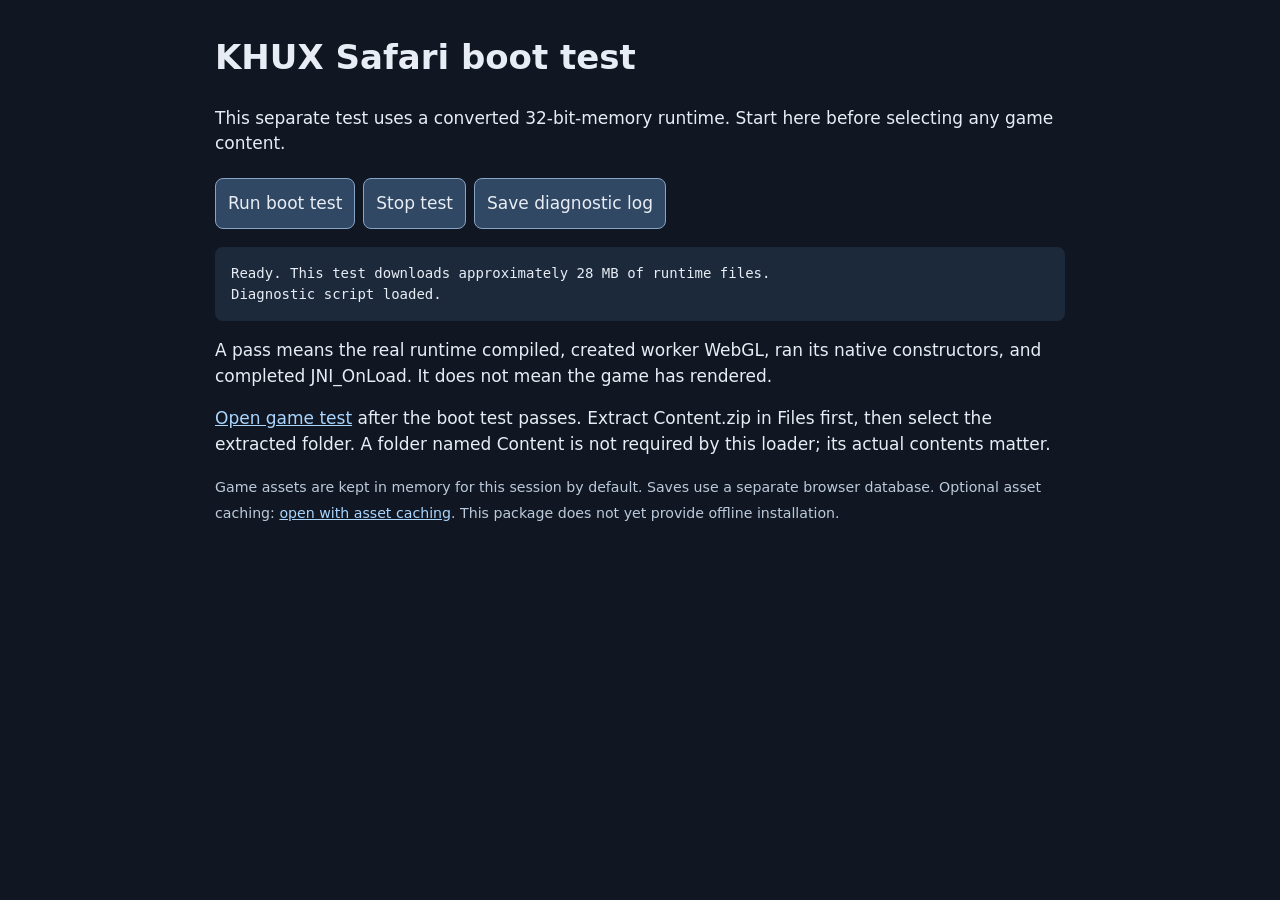
==== CrossRoad/Web/index.html @ 4d04f49b "Add experimental local iPhone runtime and IPA build workflow" ====
<!doctype html>
<html lang="en"><head><meta charset="utf-8"><meta name="viewport" content="width=device-width, initial-scale=1"><title>KHUX Safari boot test</title>
<style>body{font:17px system-ui,sans-serif;background:#101722;color:#e8edf5;max-width:850px;margin:32px auto;padding:0 20px;line-height:1.5}button,a{font:inherit;color:inherit}button{background:#304863;border:1px solid #87a4c5;border-radius:8px;padding:12px;margin:4px 8px 4px 0}a{color:#a9d5ff}pre{white-space:pre-wrap;overflow-wrap:anywhere;background:#1c293a;padding:16px;border-radius:8px;font-size:14px}canvas{max-width:100%;border:1px solid #61748b}small{color:#bbcadb}</style></head>
<body><h1>KHUX Safari boot test</h1><p>This separate test uses a converted 32-bit-memory runtime. Start here before selecting any game content.</p>
<button id="test">Run boot test</button><button id="stop" disabled>Stop test</button><button id="download">Save diagnostic log</button>
<pre id="log" role="status">Ready. This test downloads approximately 28 MB of runtime files.</pre><div id="stage"></div>
<p>A pass means the real runtime compiled, created worker WebGL, ran its native constructors, and completed JNI_OnLoad. It does not mean the game has rendered.</p>
<p><a href="game.html?trace">Open game test</a> after the boot test passes. Extract Content.zip in Files first, then select the extracted folder. A folder named Content is not required by this loader; its actual contents matter.</p>
<p><small>Game assets are kept in memory for this session by default. Saves use a separate browser database. Optional asset caching: <a href="game.html?trace&amp;cacheAssets">open with asset caching</a>. This package does not yet provide offline installation.</small></p>
<script src="probe.js"></script></body></html>
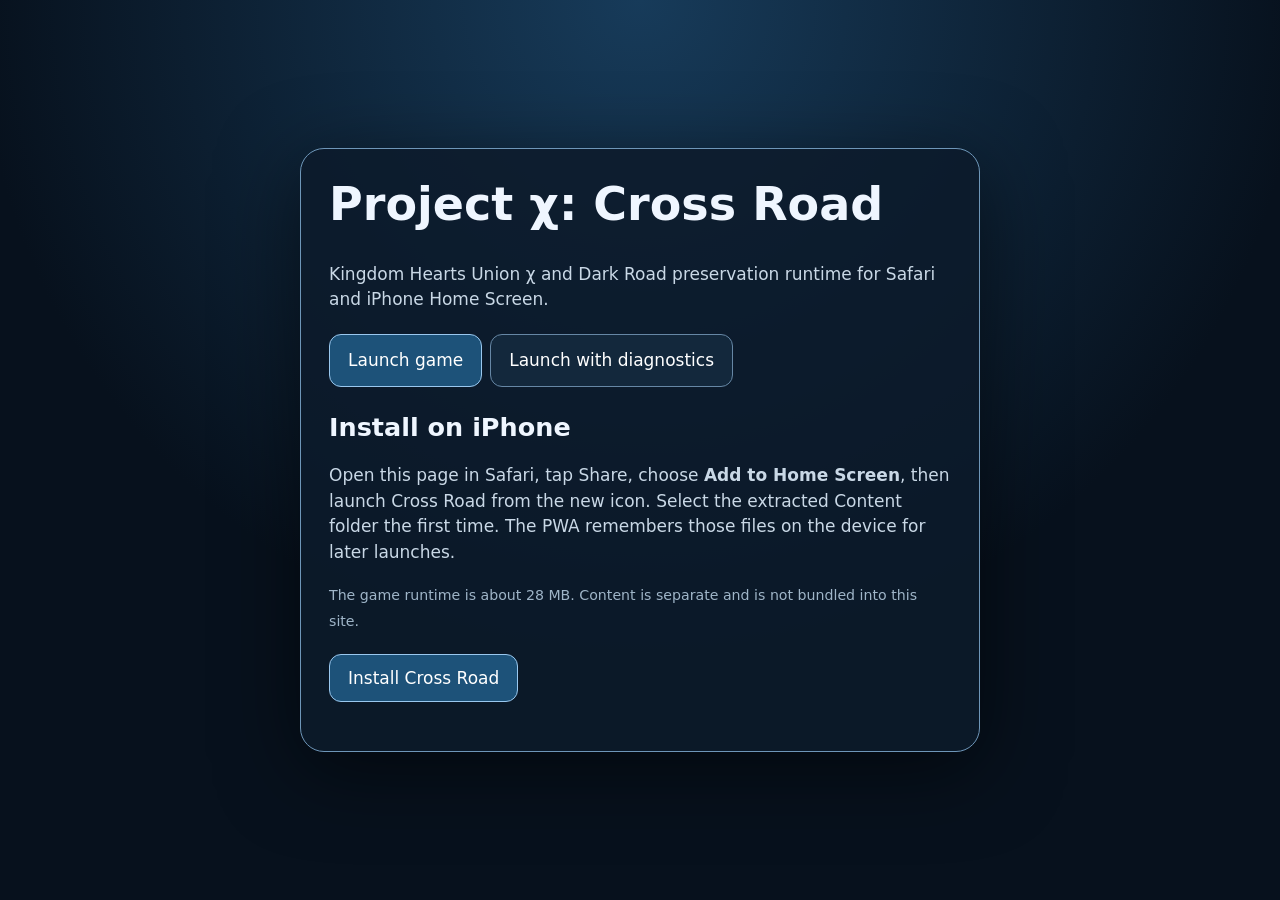
==== commit 0226ca26: "Publish Safari PWA runtime from 23f3bf6" ====
--- a/CrossRoad/Web/index.html
+++ b/CrossRoad/Web/index.html
@@ -1,10 +1,4 @@
 <!doctype html>
-<html lang="en"><head><meta charset="utf-8"><meta name="viewport" content="width=device-width, initial-scale=1"><title>KHUX Safari boot test</title>
-<style>body{font:17px system-ui,sans-serif;background:#101722;color:#e8edf5;max-width:850px;margin:32px auto;padding:0 20px;line-height:1.5}button,a{font:inherit;color:inherit}button{background:#304863;border:1px solid #87a4c5;border-radius:8px;padding:12px;margin:4px 8px 4px 0}a{color:#a9d5ff}pre{white-space:pre-wrap;overflow-wrap:anywhere;background:#1c293a;padding:16px;border-radius:8px;font-size:14px}canvas{max-width:100%;border:1px solid #61748b}small{color:#bbcadb}</style></head>
-<body><h1>KHUX Safari boot test</h1><p>This separate test uses a converted 32-bit-memory runtime. Start here before selecting any game content.</p>
-<button id="test">Run boot test</button><button id="stop" disabled>Stop test</button><button id="download">Save diagnostic log</button>
-<pre id="log" role="status">Ready. This test downloads approximately 28 MB of runtime files.</pre><div id="stage"></div>
-<p>A pass means the real runtime compiled, created worker WebGL, ran its native constructors, and completed JNI_OnLoad. It does not mean the game has rendered.</p>
-<p><a href="game.html?trace">Open game test</a> after the boot test passes. Extract Content.zip in Files first, then select the extracted folder. A folder named Content is not required by this loader; its actual contents matter.</p>
-<p><small>Game assets are kept in memory for this session by default. Saves use a separate browser database. Optional asset caching: <a href="game.html?trace&amp;cacheAssets">open with asset caching</a>. This package does not yet provide offline installation.</small></p>
-<script src="probe.js"></script></body></html>
+<html lang="en"><head><meta charset="utf-8"><meta name="viewport" content="width=device-width,initial-scale=1,viewport-fit=cover"><meta name="theme-color" content="#07111d"><meta name="apple-mobile-web-app-capable" content="yes"><meta name="apple-mobile-web-app-status-bar-style" content="black-translucent"><meta name="apple-mobile-web-app-title" content="Cross Road"><link rel="manifest" href="manifest.webmanifest"><link rel="apple-touch-icon" href="icons/crossroad-192.png"><link rel="stylesheet" href="pwa.css"><title>Project χ: Cross Road</title>
+<style>body{margin:0;min-height:100svh;background:radial-gradient(circle at 50% 0,#173b5a,#07111d 60%);color:#eff6ff;font:17px system-ui,sans-serif;display:grid;place-items:center;padding:env(safe-area-inset-top) 20px env(safe-area-inset-bottom)}main{width:min(680px,100%);background:#0c1b2bd9;border:1px solid #6e96b8;border-radius:24px;padding:28px;box-sizing:border-box;box-shadow:0 18px 80px #0008}h1{margin-top:0;font-size:clamp(28px,8vw,46px)}p{line-height:1.5;color:#c9d8e6}button,a.button{display:inline-block;border:1px solid #9ac8ef;border-radius:12px;background:#1d5279;color:#fff;padding:13px 18px;font:inherit;text-decoration:none;margin:4px 8px 4px 0}button.secondary,a.secondary{background:#13283c;border-color:#6687a5}small{color:#9fb5c8}</style></head>
+<body><main><h1>Project χ: Cross Road</h1><p>Kingdom Hearts Union χ and Dark Road preservation runtime for Safari and iPhone Home Screen.</p><p><a class="button" href="game.html">Launch game</a><a class="button secondary" href="game.html?trace">Launch with diagnostics</a></p><h2>Install on iPhone</h2><p>Open this page in Safari, tap Share, choose <b>Add to Home Screen</b>, then launch Cross Road from the new icon. Select the extracted Content folder the first time. The PWA remembers those files on the device for later launches.</p><p><small>The game runtime is about 28 MB. Content is separate and is not bundled into this site.</small></p><button id="install" hidden>Install Cross Road</button><p id="status" role="status"></p></main><script>if('serviceWorker'in navigator)navigator.serviceWorker.register('./service-worker.js');let promptEvent;window.addEventListener('beforeinstallprompt',e=>{e.preventDefault();promptEvent=e;document.querySelector('#install').hidden=false});document.querySelector('#install').onclick=async()=>{if(promptEvent){promptEvent.prompt();await promptEvent.userChoice;promptEvent=null;document.querySelector('#install').hidden=true}};if(matchMedia('(display-mode: standalone)').matches||navigator.standalone)document.querySelector('#status').textContent='Running as an installed Home Screen app.';</script></body></html>
--- a/CrossRoad/Web/pwa.css
+++ b/CrossRoad/Web/pwa.css
@@ -0,0 +1,7 @@
+:root { color-scheme: dark; }
+html, body { min-height: 100%; background: #000; }
+body { padding-top: env(safe-area-inset-top); padding-right: env(safe-area-inset-right); padding-bottom: env(safe-area-inset-bottom); padding-left: env(safe-area-inset-left); }
+#pwa-status { max-width: 90vw; text-align: center; }
+@media (display-mode: standalone), (display-mode: fullscreen) {
+  #pwa-status { bottom: calc(env(safe-area-inset-bottom) + 16px) !important; }
+}
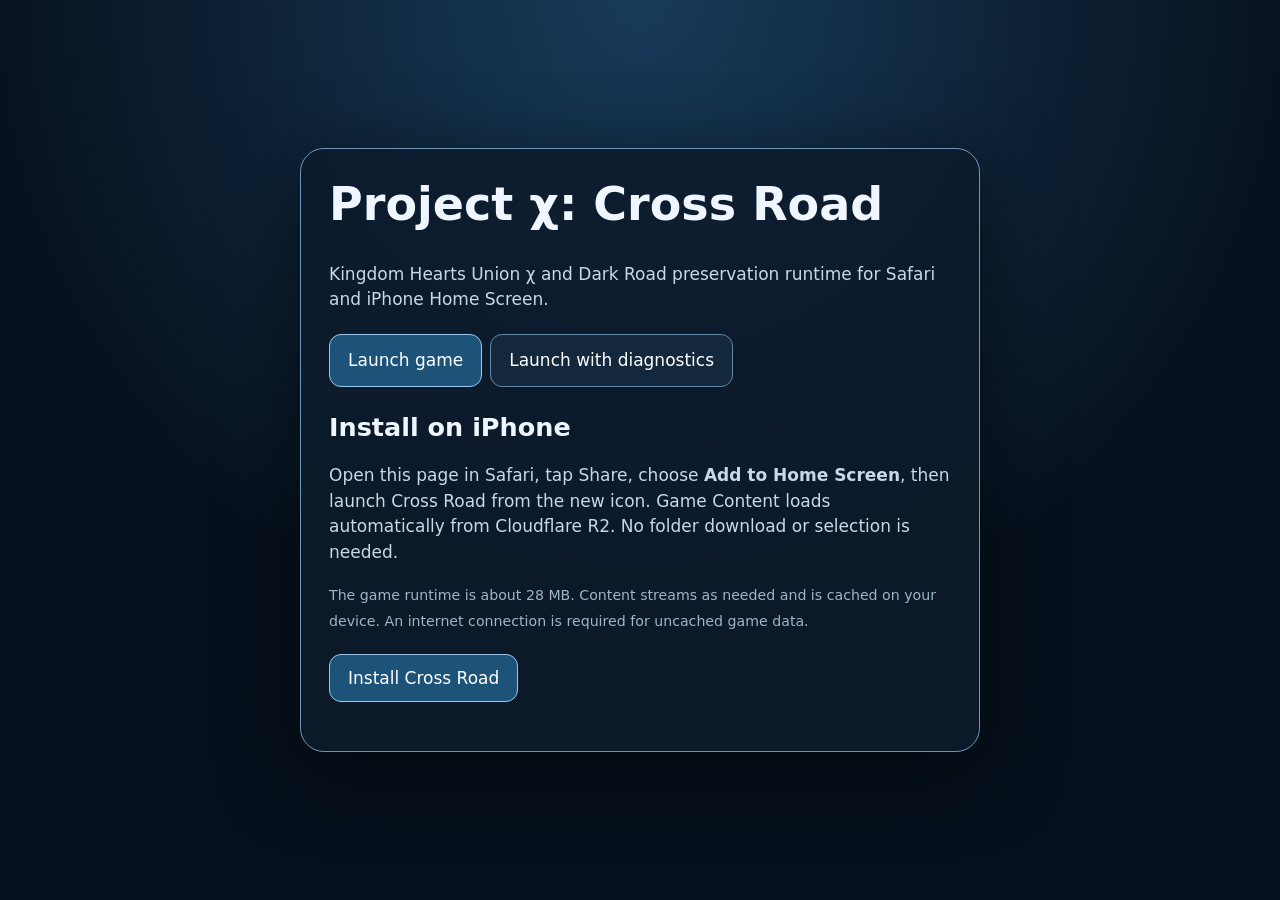
==== commit 6e8b7a85: "Load verified KHUX Content automatically from R2" ====
--- a/CrossRoad/Web/index.html
+++ b/CrossRoad/Web/index.html
@@ -1,4 +1,4 @@
 <!doctype html>
 <html lang="en"><head><meta charset="utf-8"><meta name="viewport" content="width=device-width,initial-scale=1,viewport-fit=cover"><meta name="theme-color" content="#07111d"><meta name="apple-mobile-web-app-capable" content="yes"><meta name="apple-mobile-web-app-status-bar-style" content="black-translucent"><meta name="apple-mobile-web-app-title" content="Cross Road"><link rel="manifest" href="manifest.webmanifest"><link rel="apple-touch-icon" href="icons/crossroad-192.png"><link rel="stylesheet" href="pwa.css"><title>Project χ: Cross Road</title>
 <style>body{margin:0;min-height:100svh;background:radial-gradient(circle at 50% 0,#173b5a,#07111d 60%);color:#eff6ff;font:17px system-ui,sans-serif;display:grid;place-items:center;padding:env(safe-area-inset-top) 20px env(safe-area-inset-bottom)}main{width:min(680px,100%);background:#0c1b2bd9;border:1px solid #6e96b8;border-radius:24px;padding:28px;box-sizing:border-box;box-shadow:0 18px 80px #0008}h1{margin-top:0;font-size:clamp(28px,8vw,46px)}p{line-height:1.5;color:#c9d8e6}button,a.button{display:inline-block;border:1px solid #9ac8ef;border-radius:12px;background:#1d5279;color:#fff;padding:13px 18px;font:inherit;text-decoration:none;margin:4px 8px 4px 0}button.secondary,a.secondary{background:#13283c;border-color:#6687a5}small{color:#9fb5c8}</style></head>
-<body><main><h1>Project χ: Cross Road</h1><p>Kingdom Hearts Union χ and Dark Road preservation runtime for Safari and iPhone Home Screen.</p><p><a class="button" href="game.html">Launch game</a><a class="button secondary" href="game.html?trace">Launch with diagnostics</a></p><h2>Install on iPhone</h2><p>Open this page in Safari, tap Share, choose <b>Add to Home Screen</b>, then launch Cross Road from the new icon. Select the extracted Content folder the first time. The PWA remembers those files on the device for later launches.</p><p><small>The game runtime is about 28 MB. Content is separate and is not bundled into this site.</small></p><button id="install" hidden>Install Cross Road</button><p id="status" role="status"></p></main><script>if('serviceWorker'in navigator)navigator.serviceWorker.register('./service-worker.js');let promptEvent;window.addEventListener('beforeinstallprompt',e=>{e.preventDefault();promptEvent=e;document.querySelector('#install').hidden=false});document.querySelector('#install').onclick=async()=>{if(promptEvent){promptEvent.prompt();await promptEvent.userChoice;promptEvent=null;document.querySelector('#install').hidden=true}};if(matchMedia('(display-mode: standalone)').matches||navigator.standalone)document.querySelector('#status').textContent='Running as an installed Home Screen app.';</script></body></html>
+<body><main><h1>Project χ: Cross Road</h1><p>Kingdom Hearts Union χ and Dark Road preservation runtime for Safari and iPhone Home Screen.</p><p><a class="button" href="game.html">Launch game</a><a class="button secondary" href="game.html?trace">Launch with diagnostics</a></p><h2>Install on iPhone</h2><p>Open this page in Safari, tap Share, choose <b>Add to Home Screen</b>, then launch Cross Road from the new icon. Game Content loads automatically from Cloudflare R2. No folder download or selection is needed.</p><p><small>The game runtime is about 28 MB. Content streams as needed and is cached on your device. An internet connection is required for uncached game data.</small></p><button id="install" hidden>Install Cross Road</button><p id="status" role="status"></p></main><script>if('serviceWorker'in navigator)navigator.serviceWorker.register('./service-worker.js');let promptEvent;window.addEventListener('beforeinstallprompt',e=>{e.preventDefault();promptEvent=e;document.querySelector('#install').hidden=false});document.querySelector('#install').onclick=async()=>{if(promptEvent){promptEvent.prompt();await promptEvent.userChoice;promptEvent=null;document.querySelector('#install').hidden=true}};if(matchMedia('(display-mode: standalone)').matches||navigator.standalone)document.querySelector('#status').textContent='Running as an installed Home Screen app.';</script></body></html>
